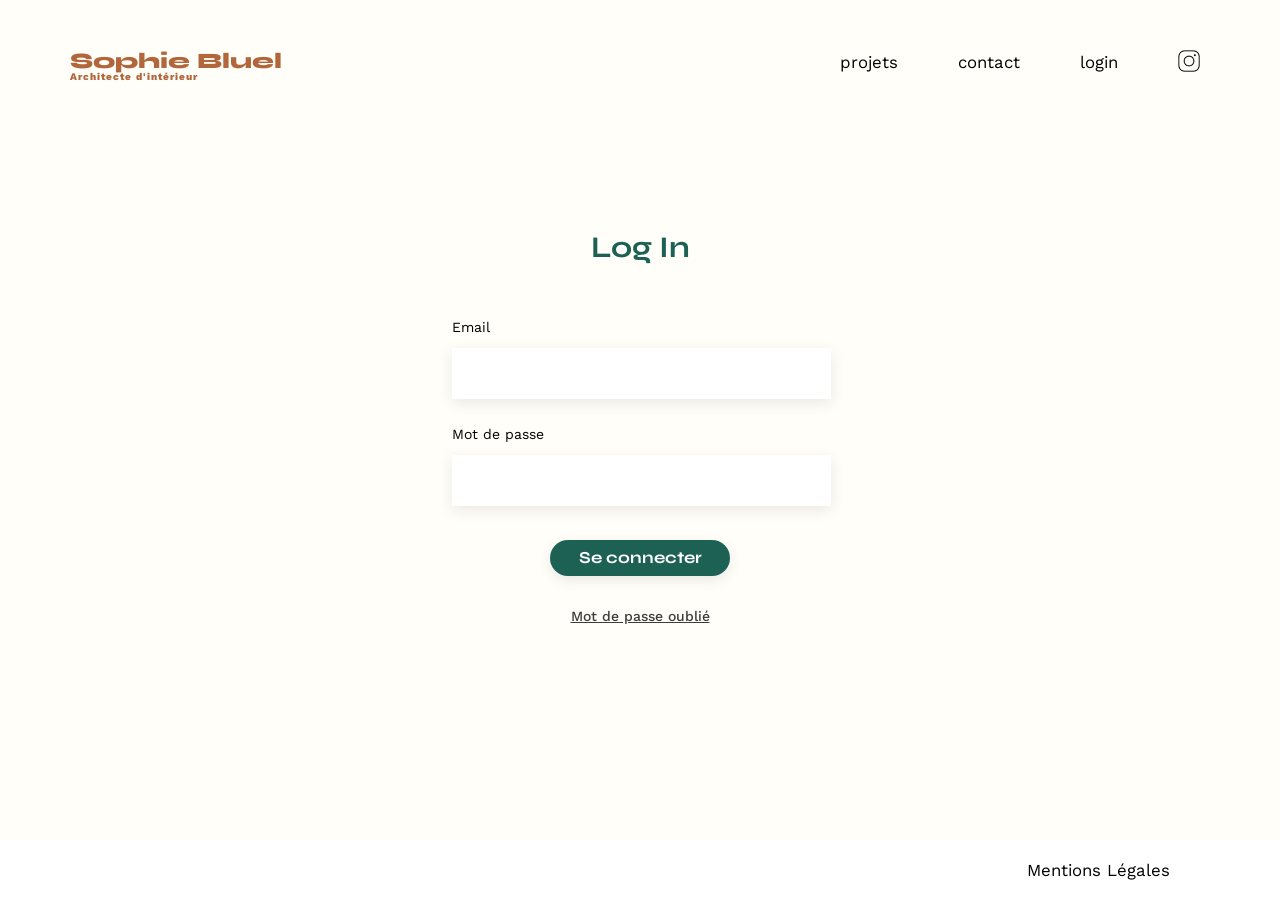
==== FrontEnd/login.html @ dd077483 "new file:   .gitignore 	new file:   .vscode/settings.json 	modified:   Backend/database.sqlite 	new " ====
<!doctype html>
<html lang="en">
  <head>
    <meta charset="UTF-8" />
    <title>Sophie Bluel - Architecte d'intérieur</title>
    <meta name="viewport" content="width=device-width, initial-scale=1.0" />
    <link rel="preconnect" href="https://fonts.googleapis.com" />
    <link rel="preconnect" href="https://fonts.gstatic.com" crossorigin />
    <link
      href="https://fonts.googleapis.com/css2?family=Syne:wght@700;800&family=Work+Sans&display=swap"
      rel="stylesheet"
    />
    <meta name="description" content="" />
    <link rel="stylesheet" href="./assets/style.css" />
    <link rel="stylesheet" href="./assets/login.css" />
    <script src="./login.js" defer></script>
  </head>
  <body>
    <header>
      <h1>Sophie Bluel <span>Architecte d'intérieur</span></h1>
      <nav>
        <ul>
          <li><a href="index.html#portfolio">projets</a></li>
          <li><a href="index.html#contact">contact</a></li>
          <li><a href="login.html" aria-current="page">login</a></li>
          <li>
            <a href="#" aria-label="Instagram">
              <img src="assets/icons/instagram.png" alt="instagram" />
            </a>
          </li>
        </ul>
      </nav>
    </header>
    <main>
      <section id="login">
        <h2>Log In</h2>
        <form class="form-login">
          <label for="email">Email</label>
          <input type="email" name="email" id="email" required />
          <label for="password">Mot de passe</label>
          <input type="password" name="password" id="password" required />
          <div class="error">
            <p>Erreur dans l'identifiant ou le mot de passe</p>
          </div>
          <input type="submit" value="Se connecter" />
          <a href="#" class="forgot-password">Mot de passe oublié</a>
        </form>
      </section>
    </main>
    <footer>
      <nav>
        <ul>
          <li>Mentions Légales</li>
        </ul>
      </nav>
    </footer>
  </body>
</html>
---- FrontEnd/assets/style.css ----
/* http://meyerweb.com/eric/tools/css/reset/
   v2.0 | 20110126
   License: none (public domain)
*/

html, body, div, span, applet, object, iframe,
h1, h2, h3, h4, h5, h6, p, blockquote, pre,
a, abbr, acronym, address, big, cite, code,
del, dfn, em, img, ins, kbd, q, s, samp,
small, strike, strong, sub, sup, tt, var,
b, u, i, center,
dl, dt, dd, ol, ul, li,
fieldset, form, label, legend,
table, caption, tbody, tfoot, thead, tr, th, td,
article, aside, canvas, details, embed,
figure, figcaption, footer, header, hgroup,
menu, nav, output, ruby, section, summary,
time, mark, audio, video {
	margin: 0;
	padding: 0;
	border: 0;
	font-size: 100%;
	font: inherit;
	vertical-align: baseline;
}

/* HTML5 display-role reset for older browsers */
article, aside, details, figcaption, figure,
footer, header, hgroup, menu, nav, section {
	display: block;
}

body {
	line-height: 1;
}

ol, ul {
	list-style: none;
}

blockquote, q {
	quotes: none;
}

blockquote:before, blockquote:after,
q:before, q:after {
	content: '';
	content: none;
}

table {
	border-collapse: collapse;
	border-spacing: 0;
}

/** end reset css**/
body {
	max-width: 1140px;
	margin:auto;
	font-family: 'Work Sans' ;
	font-size: 14px;
	background-color: #FFFEF8 ;
}
header {
	display: flex;
	justify-content: space-between;
	margin: 50px 0;
	padding-bottom: 100px;
}

h1{
	display: flex;
	flex-direction: column;
	font-family: 'Syne';
	font-size: 22px;
	font-weight: 800;
	color: #B1663C
}

h1 > span {
	font-family: 'Work Sans';
	font-size:10px;
	letter-spacing: 0.1em;
}

h2{
	font-family: 'Syne';
	font-weight: 700;
	font-size: 30px;
	color: #1D6154
}
nav ul {
	display: flex;
	align-items: center;
	list-style-type: none;
	gap: 40px;
}

nav li {
	padding: 0 10px;
	font-size: 1.2em;
}

nav a {
  text-decoration: none; 
  color: black;   
}

nav li img {
  width: 22px;   
  height: 22px;  
}

li:hover {
	color: #B1663C;
}

#introduction {
	display: flex;
  justify-content: center;
	align-items: center;
	max-width: 1100px;   
}

#introduction,
#portfolio{     
  margin: 0 auto;        
  padding: 0 24px;
  box-sizing: border-box;
}

#introduction figure {
	flex: 1;
  max-width: 550px
}
#introduction img {
	display: block;
	margin: 0px 5px 0px;
	max-width: 474px;
  width: 100%;
}

#introduction article {
	flex: 1
}

#introduction h2 {
	margin-bottom: 0.7em;
}

#introduction p {
	margin-bottom: 1em;
	color: #3D3D3D;
	font-size: 14px;
	width: auto;          
  max-width: 404px; 
	font-family: 'Work Sans';
}

article { 
  max-width: 404px;
}

#portfolio{
	max-width: 1000px;   
}

#portfolio h2 {
	text-align: center;
	margin: 5em 0 0 0;
}

.gallery {
	width: 100%;
	display: grid;
	grid-template-columns: 1fr 1fr 1fr;
	grid-column-gap: 20px;
	grid-row-gap: 20px;
}

.gallery img {
	width: 100%;
}

.filter-btn{
	font-family:'Syne';
	color: #1D6154;
	font-size: 16px;
	padding: 5px 9px;
  border: 1px solid #1D6154;
  border-radius: 60px;
  background-color: #FFFEF8;
  cursor: pointer;
  min-width: 100px;
}

.filters {
	display: flex;
    justify-content: center;
    gap: 10px;
    margin: 0px 0px 50px 0px;
}
	
.filter-btn.active {
    background-color: #1D6154;
    color: white;
}

#contact {
	width: 33%;
    margin: auto;
}

#contact > * {
	text-align: center;

}
#contact h2{
	margin: 60px 0 20px 0;
}
#contact form {
	text-align: left;
	margin-top:30px;
	display: flex;
	flex-direction: column;
}

#contact input {
	height: 50px;
	font-size: 1.2em;
	border: none;
	box-shadow: 0px 4px 14px rgba(0, 0, 0, 0.09);
}
#contact label {
	margin: 2em 0 1em 0;
}
#contact textarea {
	border: none;
	box-shadow: 0px 4px 14px rgba(0, 0, 0, 0.09);
}

input[type="submit"]{
	font-family: 'Syne';
	font-weight: 700;
	color: white;
	background-color: #1D6154;
	margin : 2em auto ;
	width: 180px;
	text-align: center;
	border-radius: 60px ;
}

#contact input[type="submit"]{
  height: 36px;            
}

footer nav ul {
	display: flex;
	justify-content: flex-end;
	height: 60px;
	align-items: center;
}

footer { 
	background:white; 
  margin-left: calc(50% - 50vw);
  margin-right: calc(50% - 50vw);
  padding-right: 100px;
  }

/* Bandeau admin fixé en haut */

#mode-edition {
  position: absolute;
  top: 0;
  left: 0;
  width: 100%;
  height: 59px;
  background: #000;
  color: #fff;
  display: none;            
  justify-content: center;
  align-items: center;
  gap: 15px;
}

.admin-bar {
  padding-top: 50px;
}

/* Bouton edit */

.edit-project {
  display: flex;
  justify-content: center;
  align-items: center;
  gap: 30px;
  padding-bottom: 50px;
  
}

.edit {
  display: flex;
  gap: 10px;
  margin: 155px 0px 0px 0px;
  cursor: pointer;
  display: none;
  
}

/* Modale 1*/

.modal {
  position: fixed;
  inset: 0;                 
  display: none;            
  justify-content: center;
  align-items: center;
  background: rgba(0, 0, 0, 0.3); 
}

.modal.is-open {
  display: flex;                  
}

.modal-wrapper {
  position: relative;
  background: #ffffff;
  width: 570px;
  max-width: calc(100vw - 20px);
  max-height: calc(100vh - 50px);
  padding: 30px;
  border-radius: 10px;
}

#title-modal {
  text-align: center;
  font-size: 26px;
  margin: 30px 0px 55px;
}

.modal-close {
  position: absolute;
  top: 30px;
  right: 30px;
  border: none;
  background: transparent;
  font-size: 20px;
  cursor: pointer;
}


.modal-gallery {
  display: grid;
  grid-template-columns: repeat(5, 1fr);
  gap: 10px;
  row-gap: 30px;
  justify-items: center;
  margin-bottom: 60px;
  padding: 0px 65px 0px 65px;
}

.modal-thumb {
  position: relative;
  width: 80px;          
  height: 100px;       
  overflow: hidden;    
}

.modal-thumb img {
  width: 100%;
  height: 100%;
  object-fit: cover;    
}

.thumb-delete {
 position: absolute;
  top: 5px;
  right: 5px;
  width: 17px;
  height: 17px;
  border: none;
  background: black;
  display: flex;
  justify-content: center;
  align-items: center;
  cursor: pointer;
  border-radius: 2px;
}

.thumb-delete i {    
  color: #ffffff;    
  font-size: 10px;    
  padding-top: 1px
}

.border-line {
  border: 1px solid #b3b3b3;
  width: 430px;
  margin: 40px 65px ;
}

.modal-footer {
  display: flex;
  justify-content: center;
}

.modal-add-button {
  width: 42%;
  border: none;
  border-radius: 60px;
  background-color: #1d6154;
  color: #ffffff;
  padding: 10px 40px;
  margin-bottom: 20px;
  font-size: 16px;
  cursor: pointer;
}

/* Modale 2*/

.modal-back {
  border: none;
  background: transparent;
  cursor: pointer;
  font-size: 21px;
}


#title-modal-2 {
  text-align: center;
  font-size: 26px;
  margin: 20px 0px 50px;
}

#modal2 #formAddWork {
  display: flex;
  flex-direction: column;
  flex: 1;
  padding: 0px 75px;
}

#modal2 .upload-Photo {
  background: #E8F1F6;
  border-radius: 3px;
  padding: 20px;
  display: flex;
  flex-direction: column;
  align-items: center;
  justify-content: center;
  margin-bottom: 20px;
  max-width: 420px;
  height: 170px;
  position: relative;
  overflow: hidden; 
}




#modal2 .upload-Photo i.fa-image {
  font-size: 76px;
  color: #CBD6DC;
}

#modal2 .upload-button {
  border: none;
  border-radius: 50px;
  background-color:#B9C5CC;
  color: #306685;
  padding: 11px 33px;
  font-size: 14px;
  cursor: pointer;
  margin: 6px;
}

#modal2 .upload-Photo p {
  font-size: 10px;
  color: #444444;
}

#modal2 label {
  font-size: 14px;
  margin-top: 15px;
  margin-bottom: 5px;
}

#modal2 input[type="text"],
#modal2 select {
  border: none;
  box-shadow: 0px 4px 14px rgba(0, 0, 0, 0.09);
  padding: 17px;
  font-size: 14px;
}

#modal2 .border-line {
  margin: 40px 0px 30px 0px ;

}

#modal2 .modal-add-button {
  border: none;
  border-radius: 60px;
  padding: 9px 0;
  margin: 0px 91px 17px 91px;
  font-size: 14px;
  background-color: #A7A7A7;   
  color: #FFFFFF;
  width: 57%;
}

#modal2 .modal-add-button.active {
  background-color: #1d6154;
  cursor: pointer;
}

#preview-image {
  position: absolute;
  margin: auto;
  max-height: 100%;
  max-width: 100%;
  object-fit: cover;
  display: block;           
}
---- FrontEnd/assets/login.css ----
html, body{
  height: 100%;
}
body{
  display: flex;
  flex-direction: column;
}

main{
  flex: 1;
}

#login {
	width: 33%;
    margin: auto;
}
#login > * {
	text-align: center;

}
#login h2{
	margin-bottom: 20px;
}
#login form {
	text-align: left;
	margin-top: 30px;
	display: flex;
	flex-direction: column;
}

#login input {
	height: 49px;
	width: 375px;
	font-size: 1.2em;
	border: none;
	box-shadow: 0px 4px 14px rgba(0, 0, 0, 0.09);
	
}
#login input[type="submit"]{
	height: 36px;
	width: 180px;

}

#login label {
	margin: 2em 0 1em 0;
}

#login form a {
	text-align: center;
	color: #3D3D3D;
	font-weight: 500;

	
}

.error {
  display: none;
  color: crimson;
}
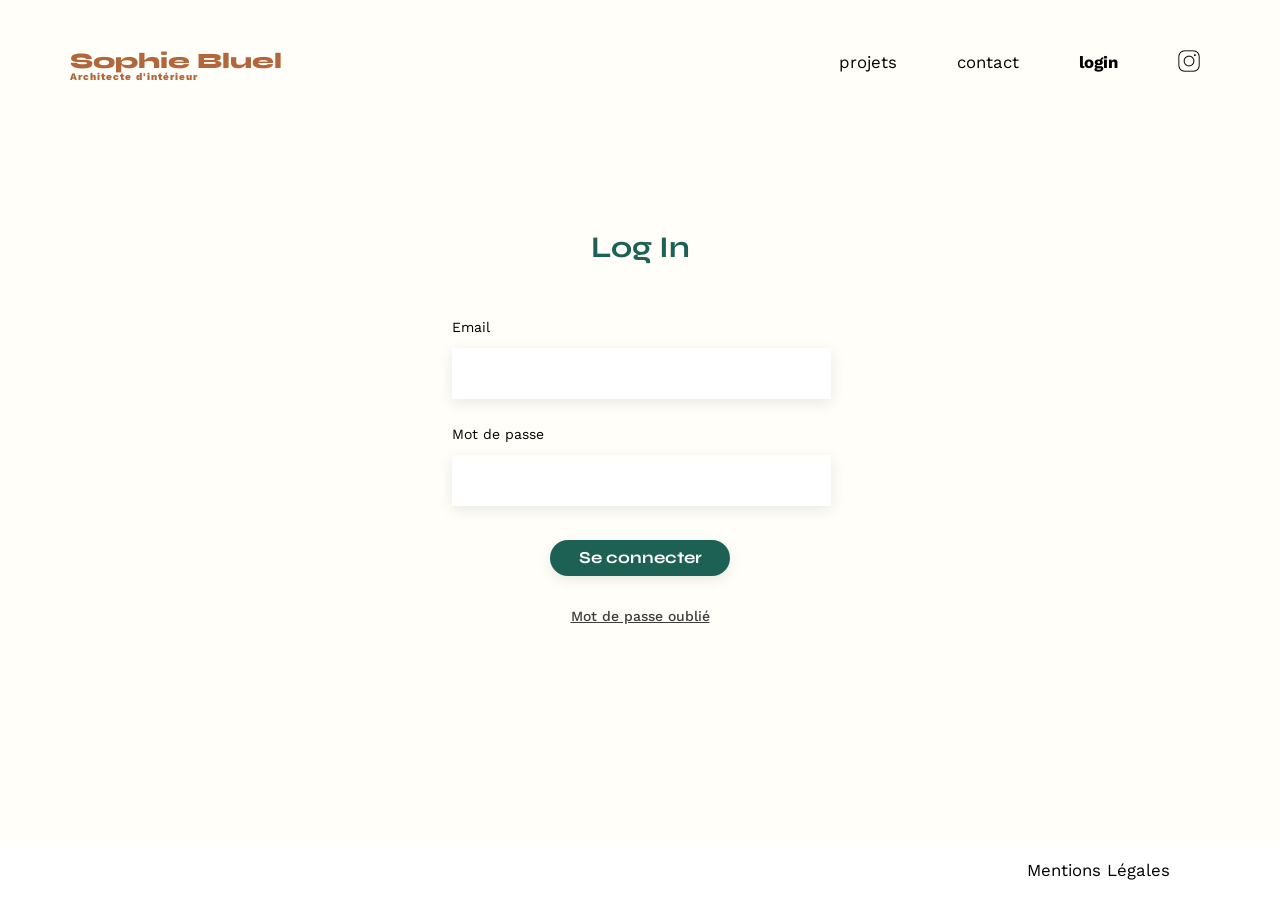
==== commit 2b872b45: "modified:   Backend/database.sqlite 	modified:   FrontEnd/assets/login.css 	modified:   FrontEnd/ass" ====
--- a/FrontEnd/login.html
+++ b/FrontEnd/login.html
@@ -36,12 +36,9 @@
         <h2>Log In</h2>
         <form class="form-login">
           <label for="email">Email</label>
-          <input type="email" name="email" id="email" required />
+          <input type="email" name="email" id="email"  />
           <label for="password">Mot de passe</label>
-          <input type="password" name="password" id="password" required />
-          <div class="error">
-            <p>Erreur dans l'identifiant ou le mot de passe</p>
-          </div>
+          <input type="password" name="password" id="password"/>
           <input type="submit" value="Se connecter" />
           <a href="#" class="forgot-password">Mot de passe oublié</a>
         </form>
--- a/FrontEnd/assets/style.css
+++ b/FrontEnd/assets/style.css
@@ -56,11 +56,14 @@
 /** end reset css**/
 body {
 	max-width: 1140px;
-	margin:auto;
+	margin: auto;
 	font-family: 'Work Sans' ;
 	font-size: 14px;
 	background-color: #FFFEF8 ;
-}
+  overflow-x: hidden;
+}
+
+
 header {
 	display: flex;
 	justify-content: space-between;
@@ -162,13 +165,11 @@
 }
 
 #portfolio{
-	max-width: 1000px;   
-}
-
-#portfolio h2 {
-	text-align: center;
-	margin: 5em 0 0 0;
-}
+	max-width: 1000px; 
+  padding-top: 10em;
+}
+
+
 
 .gallery {
 	width: 100%;
@@ -176,6 +177,7 @@
 	grid-template-columns: 1fr 1fr 1fr;
 	grid-column-gap: 20px;
 	grid-row-gap: 20px;
+  margin-top: 40px;
 }
 
 .gallery img {
@@ -262,7 +264,7 @@
 }
 
 footer { 
-	background:white; 
+	background:#FFFFFF; 
   margin-left: calc(50% - 50vw);
   margin-right: calc(50% - 50vw);
   padding-right: 100px;
@@ -290,23 +292,26 @@
 
 /* Bouton edit */
 
-.edit-project {
-  display: flex;
-  justify-content: center;
+.edit-project{
+  width: 100%;
+  display: grid;
+  grid-template-columns: 1fr auto 1fr;
   align-items: center;
-  gap: 30px;
+  column-gap: 40px;
   padding-bottom: 50px;
-  
-}
-
-.edit {
-  display: flex;
-  gap: 10px;
-  margin: 155px 0px 0px 0px;
-  cursor: pointer;
-  display: none;
-  
-}
+}
+
+.edit-project h2{
+  grid-column: 2;
+}
+
+
+.edit{
+  display: none;        
+  gap: 10px;            
+  cursor: pointer;
+}
+
 
 /* Modale 1*/
 
@@ -522,3 +527,31 @@
   object-fit: cover;
   display: block;           
 }
+
+/* message d'alerte */
+
+.popup {
+  position: fixed;
+  top: 20px;
+  left: 50%;
+  transform: translateX(-50%);
+  padding: 10px 20px;
+  border-radius: 5px;
+  z-index: 10000;
+  font-family: sans-serif;
+  box-shadow: 0 2px 8px rgba(0,0,0,0.2);
+  text-align: center;
+  color: white;
+}
+
+.popup.error {
+  background-color: #dc3545; 
+}
+
+.popup.success {
+  background-color: #28a745; 
+}
+
+.popup.info {
+  background-color: #17a2b8; 
+}
--- a/FrontEnd/assets/login.css
+++ b/FrontEnd/assets/login.css
@@ -19,6 +19,11 @@
 	text-align: center;
 
 }
+
+nav a.active {
+  font-weight: bold;
+}
+
 #login h2{
 	margin-bottom: 20px;
 }
@@ -55,7 +60,5 @@
 	
 }
 
-.error {
-  display: none;
-  color: crimson;
-}+
+
